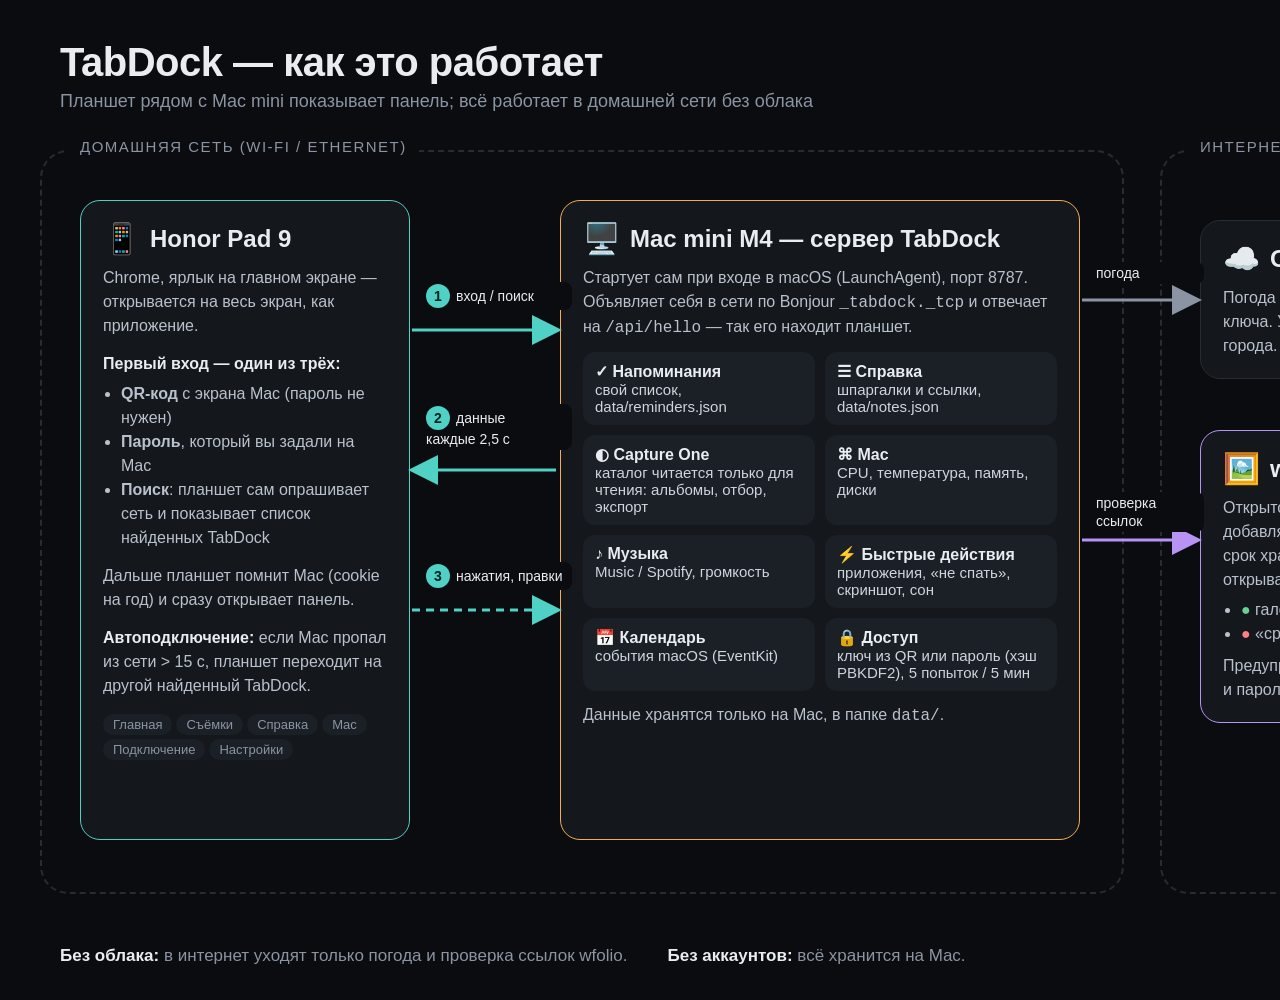
==== docs/diagram.html @ 0db9c635 "TabDock v0.2: turn an idle tablet into a work dock for your Mac Local touch dashboard served from th" ====
<!doctype html>
<html lang="ru"><head><meta charset="utf-8"><title>TabDock — как это работает</title>
<style>
 body { margin: 0; width: 1600px; height: 1000px; background: #0a0c0f; color: #e9edf2; font-family: -apple-system, "Helvetica Neue", Arial, sans-serif; position: relative; }
 h1 { margin: 0; position: absolute; left: 60px; top: 40px; font-size: 40px; letter-spacing: -.5px; }
 h1 small { display: block; font-size: 18px; color: #8b94a3; font-weight: 400; margin-top: 6px; letter-spacing: 0; }
 .zone { position: absolute; border: 2px dashed #262b34; border-radius: 28px; }
 .zone > .lbl { position: absolute; top: -14px; left: 26px; background: #0a0c0f; padding: 0 12px; font-size: 15px; letter-spacing: 1.5px; text-transform: uppercase; color: #8b94a3; }
 .box { box-sizing: border-box; position: absolute; background: #14171c; border: 1px solid #262b34; border-radius: 20px; padding: 20px 22px; }
 .box h2 { margin: 0 0 10px; font-size: 24px; display: flex; align-items: center; gap: 10px; }
 .box h2 .e { font-size: 30px; }
 .box p, .box li { margin: 0; color: #b9c1cc; font-size: 16px; line-height: 1.5; }
 .box ul { margin: 0; padding-left: 18px; }
 .tag { display: inline-block; font-size: 13px; padding: 3px 10px; border-radius: 999px; background: #1b1f26; color: #8b94a3; margin: 2px 4px 2px 0; }
 .teal { border-color: #4fd1c5; } .amber { border-color: #f6ad55; } .violet { border-color: #b794f4; }
 .mod { display: grid; grid-template-columns: 1fr 1fr; gap: 10px; margin-top: 12px; }
 .mod div { background: #1b1f26; border-radius: 12px; padding: 10px 12px; font-size: 15px; color: #cfd5dd; }
 .mod b { display: block; color: #e9edf2; font-size: 16px; }
 svg { position: absolute; inset: 0; pointer-events: none; }
 .step { position: absolute; width: 138px; font-size: 14px; line-height: 1.3; color: #e9edf2; background: #0a0c0f; padding: 2px 8px; border-radius: 8px; }
 .num { display: inline-grid; place-items: center; width: 24px; height: 24px; border-radius: 50%; background: #4fd1c5; color: #06201d; font-weight: 700; font-size: 14px; margin-right: 6px; }
 .foot { position: absolute; left: 60px; right: 60px; bottom: 34px; font-size: 17px; color: #8b94a3; display: flex; gap: 40px; }
 .foot b { color: #e9edf2; }
</style></head>
<body>
<h1>TabDock — как это работает<small>Планшет рядом с Mac mini показывает панель; всё работает в домашней сети без облака</small></h1>

<div class="zone" style="left:40px;top:150px;width:1080px;height:740px"><span class="lbl">Домашняя сеть (Wi-Fi / Ethernet)</span></div>
<div class="zone" style="left:1160px;top:150px;width:400px;height:740px"><span class="lbl">Интернет</span></div>

<!-- tablet -->
<div class="box teal" style="left:80px;top:200px;width:330px;height:640px">
  <h2><span class="e">📱</span>Honor Pad 9</h2>
  <p>Chrome, ярлык на главном экране — открывается на весь экран, как приложение.</p>
  <p style="margin-top:14px"><b style="color:#e9edf2">Первый вход — один из трёх:</b></p>
  <ul style="margin-top:6px">
    <li><b>QR-код</b> с экрана Mac (пароль не нужен)</li>
    <li><b>Пароль</b>, который вы задали на Mac</li>
    <li><b>Поиск</b>: планшет сам опрашивает сеть и показывает список найденных TabDock</li>
  </ul>
  <p style="margin-top:14px">Дальше планшет помнит Mac (cookie на год) и сразу открывает панель.</p>
  <p style="margin-top:14px"><b style="color:#e9edf2">Автоподключение:</b> если Mac пропал из сети > 15 с, планшет переходит на другой найденный TabDock.</p>
  <div style="margin-top:14px"><span class="tag">Главная</span><span class="tag">Съёмки</span><span class="tag">Справка</span><span class="tag">Mac</span><span class="tag">Подключение</span><span class="tag">Настройки</span></div>
</div>

<!-- mac -->
<div class="box amber" style="left:560px;top:200px;width:520px;height:640px">
  <h2><span class="e">🖥️</span>Mac mini M4 — сервер TabDock</h2>
  <p>Стартует сам при входе в macOS (LaunchAgent), порт 8787. Объявляет себя в сети по Bonjour <code>_tabdock._tcp</code> и отвечает на <code>/api/hello</code> — так его находит планшет.</p>
  <div class="mod">
    <div><b>✓ Напоминания</b>свой список, data/reminders.json</div>
    <div><b>☰ Справка</b>шпаргалки и ссылки, data/notes.json</div>
    <div><b>◐ Capture One</b>каталог читается только для чтения: альбомы, отбор, экспорт</div>
    <div><b>⌘ Mac</b>CPU, температура, память, диски</div>
    <div><b>♪ Музыка</b>Music / Spotify, громкость</div>
    <div><b>⚡ Быстрые действия</b>приложения, «не спать», скриншот, сон</div>
    <div><b>📅 Календарь</b>события macOS (EventKit)</div>
    <div><b>🔒 Доступ</b>ключ из QR или пароль (хэш PBKDF2), 5 попыток / 5 мин</div>
  </div>
  <p style="margin-top:12px">Данные хранятся только на Mac, в папке <code>data/</code>.</p>
</div>

<!-- internet -->
<div class="box" style="left:1200px;top:220px;width:320px">
  <h2><span class="e">☁️</span>Open-Meteo</h2>
  <p>Погода на 4 дня. Бесплатно, без ключа. Уходят только координаты города.</p>
</div>
<div class="box violet" style="left:1200px;top:430px;width:320px">
  <h2><span class="e">🖼️</span>wfolio</h2>
  <p>Открытого API у wfolio нет. Вы добавляете ссылку на галерею и срок хранения, а Mac раз в 6 часов открывает ссылку и проверяет:</p>
  <ul style="margin-top:6px"><li><span style="color:#68d391">●</span> галерея открывается</li><li><span style="color:#fc8181">●</span> «срок действия ссылки истёк»</li></ul>
  <p style="margin-top:8px">Предупреждение за 14 дней. Логин и пароль wfolio не нужны.</p>
</div>

<svg viewBox="0 0 1600 1000">
  <defs><marker id="a" markerWidth="10" markerHeight="10" refX="8" refY="5" orient="auto"><path d="M0,0 L10,5 L0,10 z" fill="#4fd1c5"/></marker>
        <marker id="b" markerWidth="10" markerHeight="10" refX="8" refY="5" orient="auto"><path d="M0,0 L10,5 L0,10 z" fill="#b794f4"/></marker>
        <marker id="c" markerWidth="10" markerHeight="10" refX="8" refY="5" orient="auto"><path d="M0,0 L10,5 L0,10 z" fill="#8b94a3"/></marker></defs>
  <path d="M412,330 L556,330" stroke="#4fd1c5" stroke-width="3" fill="none" marker-end="url(#a)"/>
  <path d="M556,470 L414,470" stroke="#4fd1c5" stroke-width="3" fill="none" marker-end="url(#a)"/>
  <path d="M412,610 L556,610" stroke="#4fd1c5" stroke-width="3" stroke-dasharray="8 6" fill="none" marker-end="url(#a)"/>
  <path d="M1082,300 L1196,300" stroke="#8b94a3" stroke-width="3" fill="none" marker-end="url(#c)"/>
  <path d="M1082,540 L1196,540" stroke="#b794f4" stroke-width="3" fill="none" marker-end="url(#b)"/>
</svg>
<div class="step" style="left:418px;top:282px"><span class="num">1</span>вход / поиск</div>
<div class="step" style="left:418px;top:404px"><span class="num">2</span>данные<br>каждые 2,5 с</div>
<div class="step" style="left:418px;top:562px"><span class="num">3</span>нажатия, правки</div>
<div class="step" style="left:1088px;top:262px;width:100px">погода</div>
<div class="step" style="left:1088px;top:492px;width:100px">проверка<br>ссылок</div>

<div class="foot"><span><b>Без облака:</b> в интернет уходят только погода и проверка ссылок wfolio.</span><span><b>Без аккаунтов:</b> всё хранится на Mac.</span></div>
</body></html>
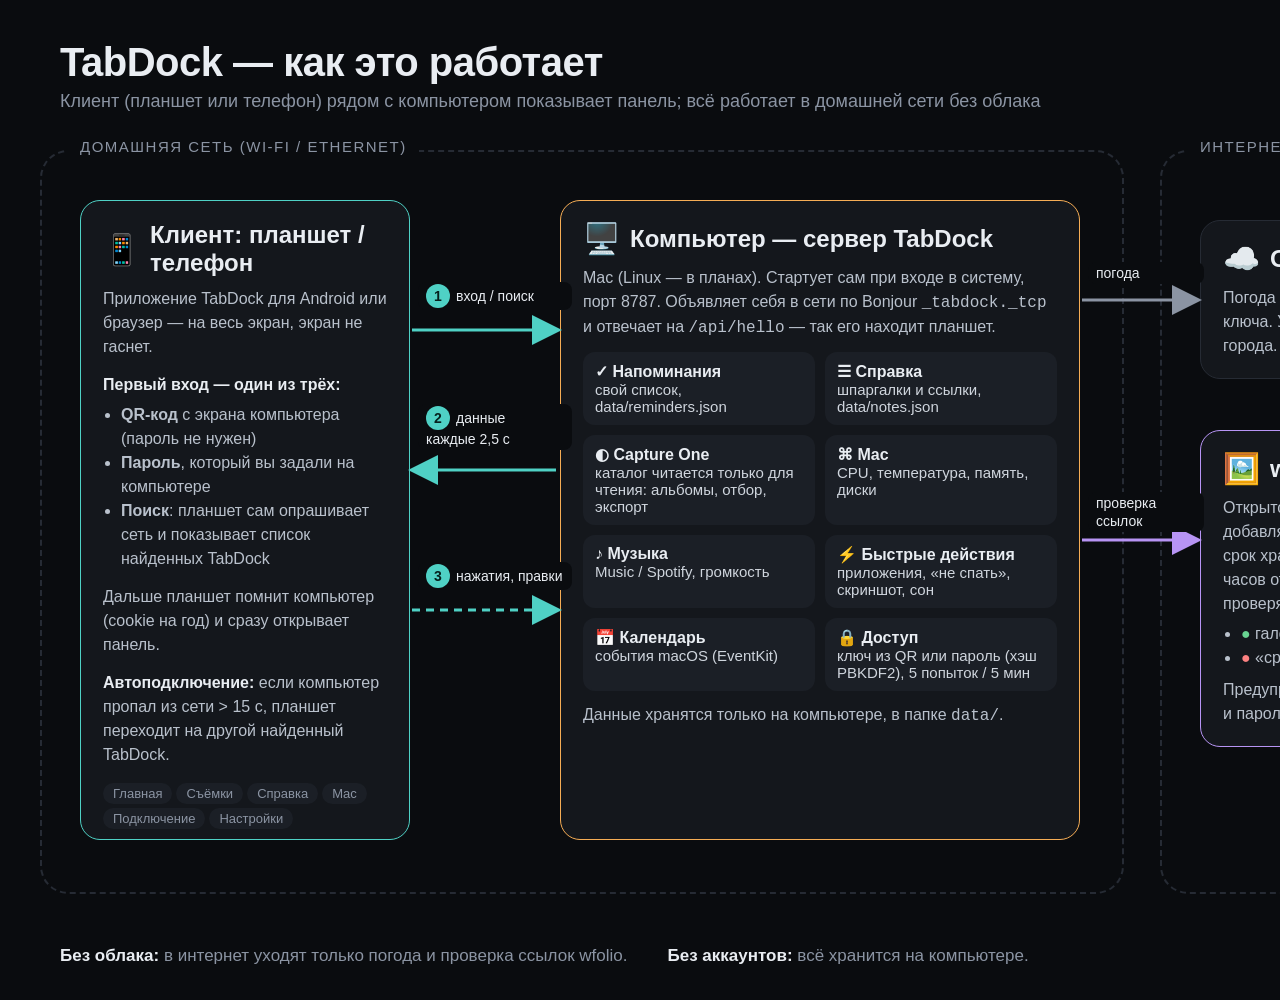
==== commit 45d4cc56: "0.7.0-beta: spaces & widgets, first-run setup, delivered rule, faster redraws - spaces (Фото / Работ" ====
--- a/docs/diagram.html
+++ b/docs/diagram.html
@@ -23,30 +23,30 @@
  .foot b { color: #e9edf2; }
 </style></head>
 <body>
-<h1>TabDock — как это работает<small>Планшет рядом с Mac mini показывает панель; всё работает в домашней сети без облака</small></h1>
+<h1>TabDock — как это работает<small>Клиент (планшет или телефон) рядом с компьютером показывает панель; всё работает в домашней сети без облака</small></h1>
 
 <div class="zone" style="left:40px;top:150px;width:1080px;height:740px"><span class="lbl">Домашняя сеть (Wi-Fi / Ethernet)</span></div>
 <div class="zone" style="left:1160px;top:150px;width:400px;height:740px"><span class="lbl">Интернет</span></div>
 
 <!-- tablet -->
 <div class="box teal" style="left:80px;top:200px;width:330px;height:640px">
-  <h2><span class="e">📱</span>Honor Pad 9</h2>
-  <p>Chrome, ярлык на главном экране — открывается на весь экран, как приложение.</p>
+  <h2><span class="e">📱</span>Клиент: планшет / телефон</h2>
+  <p>Приложение TabDock для Android или браузер — на весь экран, экран не гаснет.</p>
   <p style="margin-top:14px"><b style="color:#e9edf2">Первый вход — один из трёх:</b></p>
   <ul style="margin-top:6px">
-    <li><b>QR-код</b> с экрана Mac (пароль не нужен)</li>
-    <li><b>Пароль</b>, который вы задали на Mac</li>
+    <li><b>QR-код</b> с экрана компьютера (пароль не нужен)</li>
+    <li><b>Пароль</b>, который вы задали на компьютере</li>
     <li><b>Поиск</b>: планшет сам опрашивает сеть и показывает список найденных TabDock</li>
   </ul>
-  <p style="margin-top:14px">Дальше планшет помнит Mac (cookie на год) и сразу открывает панель.</p>
-  <p style="margin-top:14px"><b style="color:#e9edf2">Автоподключение:</b> если Mac пропал из сети > 15 с, планшет переходит на другой найденный TabDock.</p>
+  <p style="margin-top:14px">Дальше планшет помнит компьютер (cookie на год) и сразу открывает панель.</p>
+  <p style="margin-top:14px"><b style="color:#e9edf2">Автоподключение:</b> если компьютер пропал из сети > 15 с, планшет переходит на другой найденный TabDock.</p>
   <div style="margin-top:14px"><span class="tag">Главная</span><span class="tag">Съёмки</span><span class="tag">Справка</span><span class="tag">Mac</span><span class="tag">Подключение</span><span class="tag">Настройки</span></div>
 </div>
 
 <!-- mac -->
 <div class="box amber" style="left:560px;top:200px;width:520px;height:640px">
-  <h2><span class="e">🖥️</span>Mac mini M4 — сервер TabDock</h2>
-  <p>Стартует сам при входе в macOS (LaunchAgent), порт 8787. Объявляет себя в сети по Bonjour <code>_tabdock._tcp</code> и отвечает на <code>/api/hello</code> — так его находит планшет.</p>
+  <h2><span class="e">🖥️</span>Компьютер — сервер TabDock</h2>
+  <p>Mac (Linux — в планах). Стартует сам при входе в систему, порт 8787. Объявляет себя в сети по Bonjour <code>_tabdock._tcp</code> и отвечает на <code>/api/hello</code> — так его находит планшет.</p>
   <div class="mod">
     <div><b>✓ Напоминания</b>свой список, data/reminders.json</div>
     <div><b>☰ Справка</b>шпаргалки и ссылки, data/notes.json</div>
@@ -57,7 +57,7 @@
     <div><b>📅 Календарь</b>события macOS (EventKit)</div>
     <div><b>🔒 Доступ</b>ключ из QR или пароль (хэш PBKDF2), 5 попыток / 5 мин</div>
   </div>
-  <p style="margin-top:12px">Данные хранятся только на Mac, в папке <code>data/</code>.</p>
+  <p style="margin-top:12px">Данные хранятся только на компьютере, в папке <code>data/</code>.</p>
 </div>
 
 <!-- internet -->
@@ -67,7 +67,7 @@
 </div>
 <div class="box violet" style="left:1200px;top:430px;width:320px">
   <h2><span class="e">🖼️</span>wfolio</h2>
-  <p>Открытого API у wfolio нет. Вы добавляете ссылку на галерею и срок хранения, а Mac раз в 6 часов открывает ссылку и проверяет:</p>
+  <p>Открытого API у wfolio нет. Вы добавляете ссылку на галерею и срок хранения, а сервер раз в 6 часов открывает ссылку и проверяет:</p>
   <ul style="margin-top:6px"><li><span style="color:#68d391">●</span> галерея открывается</li><li><span style="color:#fc8181">●</span> «срок действия ссылки истёк»</li></ul>
   <p style="margin-top:8px">Предупреждение за 14 дней. Логин и пароль wfolio не нужны.</p>
 </div>
@@ -88,5 +88,5 @@
 <div class="step" style="left:1088px;top:262px;width:100px">погода</div>
 <div class="step" style="left:1088px;top:492px;width:100px">проверка<br>ссылок</div>
 
-<div class="foot"><span><b>Без облака:</b> в интернет уходят только погода и проверка ссылок wfolio.</span><span><b>Без аккаунтов:</b> всё хранится на Mac.</span></div>
+<div class="foot"><span><b>Без облака:</b> в интернет уходят только погода и проверка ссылок wfolio.</span><span><b>Без аккаунтов:</b> всё хранится на компьютере.</span></div>
 </body></html>
